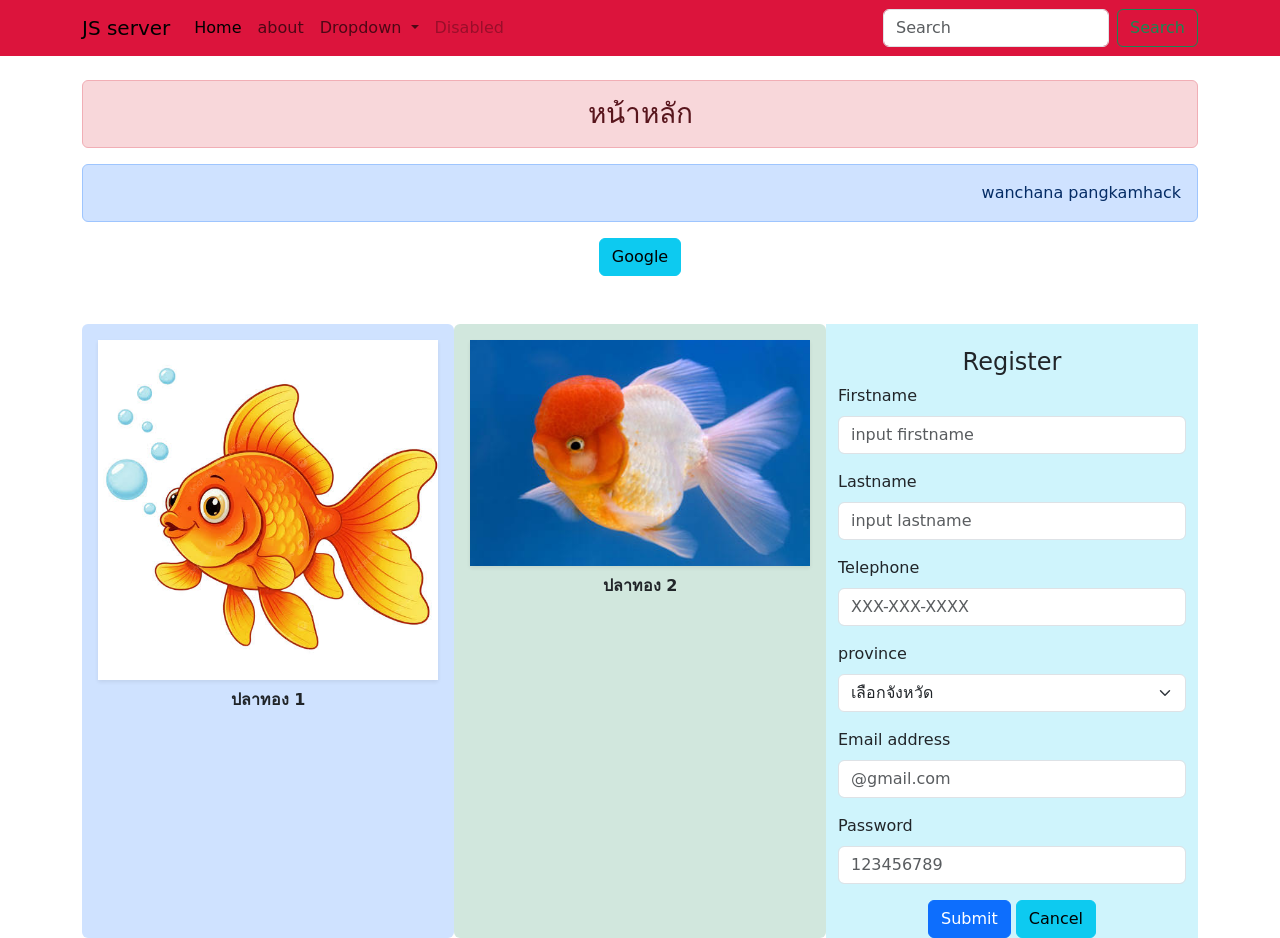
==== web_bootstrap/index.html @ 3f09bd1e "Initial commit" ====
<!DOCTYPE html>
<html lang="en">
<head>
    <meta charset="UTF-8">
    <meta name="viewport" content="width=device-width, initial-scale=1.0">
    <title>Index</title>
    <link href="css/bootstrap.min.css" rel="stylesheet" integrity="sha384-sRIl4kxILFvY47J16cr9ZwB07vP4J8+LH7qKQnuqkuIAvNWLzeN8tE5YBujZqJLB" crossorigin="anonymous">
    <link rel="stylesheet" href="img.css">
    <link rel="stylesheet" href="background.css">
</head>
<body> 
    <!-- Menu-->
    <div id="menu-container"></div>

    <!--background -->
    <div class="animated-bg">
        <div class="blob blob1"></div>
        <div class="blob blob2"></div>
        <div class="blob blob3"></div>

        <div class="container"></div>

    <div class="container">
        <!-- Content here -->
        <div class="text-center mb-4">
        <h3 class="alert alert-danger mt-4">หน้าหลัก</h3>        
        <div class="alert alert-primary text-end" role="alert">
            wanchana pangkamhack
        </div>
        <div class="text-center mb-6">
            <a class="btn btn-info" href="http://www.google.com/">Google</a>
        </div>             
      </div>
      <br>

        <!-- แบ่งคอลัมด้วย Grid system -->
        <div class="container text-center">
            <div class="row">
                <div class="col-sm-4 bg-primary-subtle p-3 rounded"> 
                    <img src="ปลาทองimages.jpg" class="img-fluid same-img shadow-sm" alt="ปลาทอง1">
                    <p class="mt-2 fw-bold">ปลาทอง 1</p>
                </div>
                <div class="col-sm-4 bg-success-subtle p-3 rounded">
                    <img src="ปลาทองv1images.jpg" class="img-fluid same-img shadow-sm" alt="ปลาทอง2">
                    <p class="mt-2 fw-bold">ปลาทอง 2</p>
                </div>
              <div class="col-sm-4   bg-info-subtle">
                <h4 class="mt-4">Register</h3>
                <form class="text-start">
                    <div class="mb-3">
                        <label for="exampleInputEmail1" class="form-label">Firstname</label>
                        <input type="firstname" class="form-control" id="firstname" required placeholder="input firstname">
                      </div>
                      <div class="mb-3">
                        <label for="exampleInputEmail1" class="form-label">Lastname</label>
                        <input type="lastname" class="form-control" id="lastname" required placeholder="input lastname">
                      </div>
                    <div class="mb-3">
                      <label for="exampleInputEmail1" class="form-label">Telephone</label>
                      <input type="number" class="form-control" id="phone" required placeholder="XXX-XXX-XXXX">
                    </div>
                    <div class="mb-3">
                        <label class="form-label">province</label>
                        <select class="form-select" id="province">
                            <option selected>เลือกจังหวัด</option>
                            <option value="1">ชลบุรี</option>
                            <option value="2">ระยอง</option>
                            <option value="3">เชียงใหม่</option>
                          </select>
                    </div>
                    <div class="mb-3">
                        <label for="exampleInputEmail1" class="form-label">Email address</label>
                        <input type="email" class="form-control" id="e-mail" required placeholder="@gmail.com">
                      </div>
                    <div class="mb-3">
                      <label for="exampleInputPassword1" class="form-label">Password</label>
                      <input type="password" class="form-control" id="pw" required placeholder="123456789">
                    </div>
                    <div class="text-center">
                        <button type="submit" class="btn btn-primary">Submit</button>
                        <button type="reset" class="btn btn-info">Cancel</button>
                    </div>
                  </form>
              </div>
            </div>
          </div>

    </div>
</body>
</html>

<script src="js/bootstrap.bundle.min.js"></script>
<script src="js/menu.js"></script>
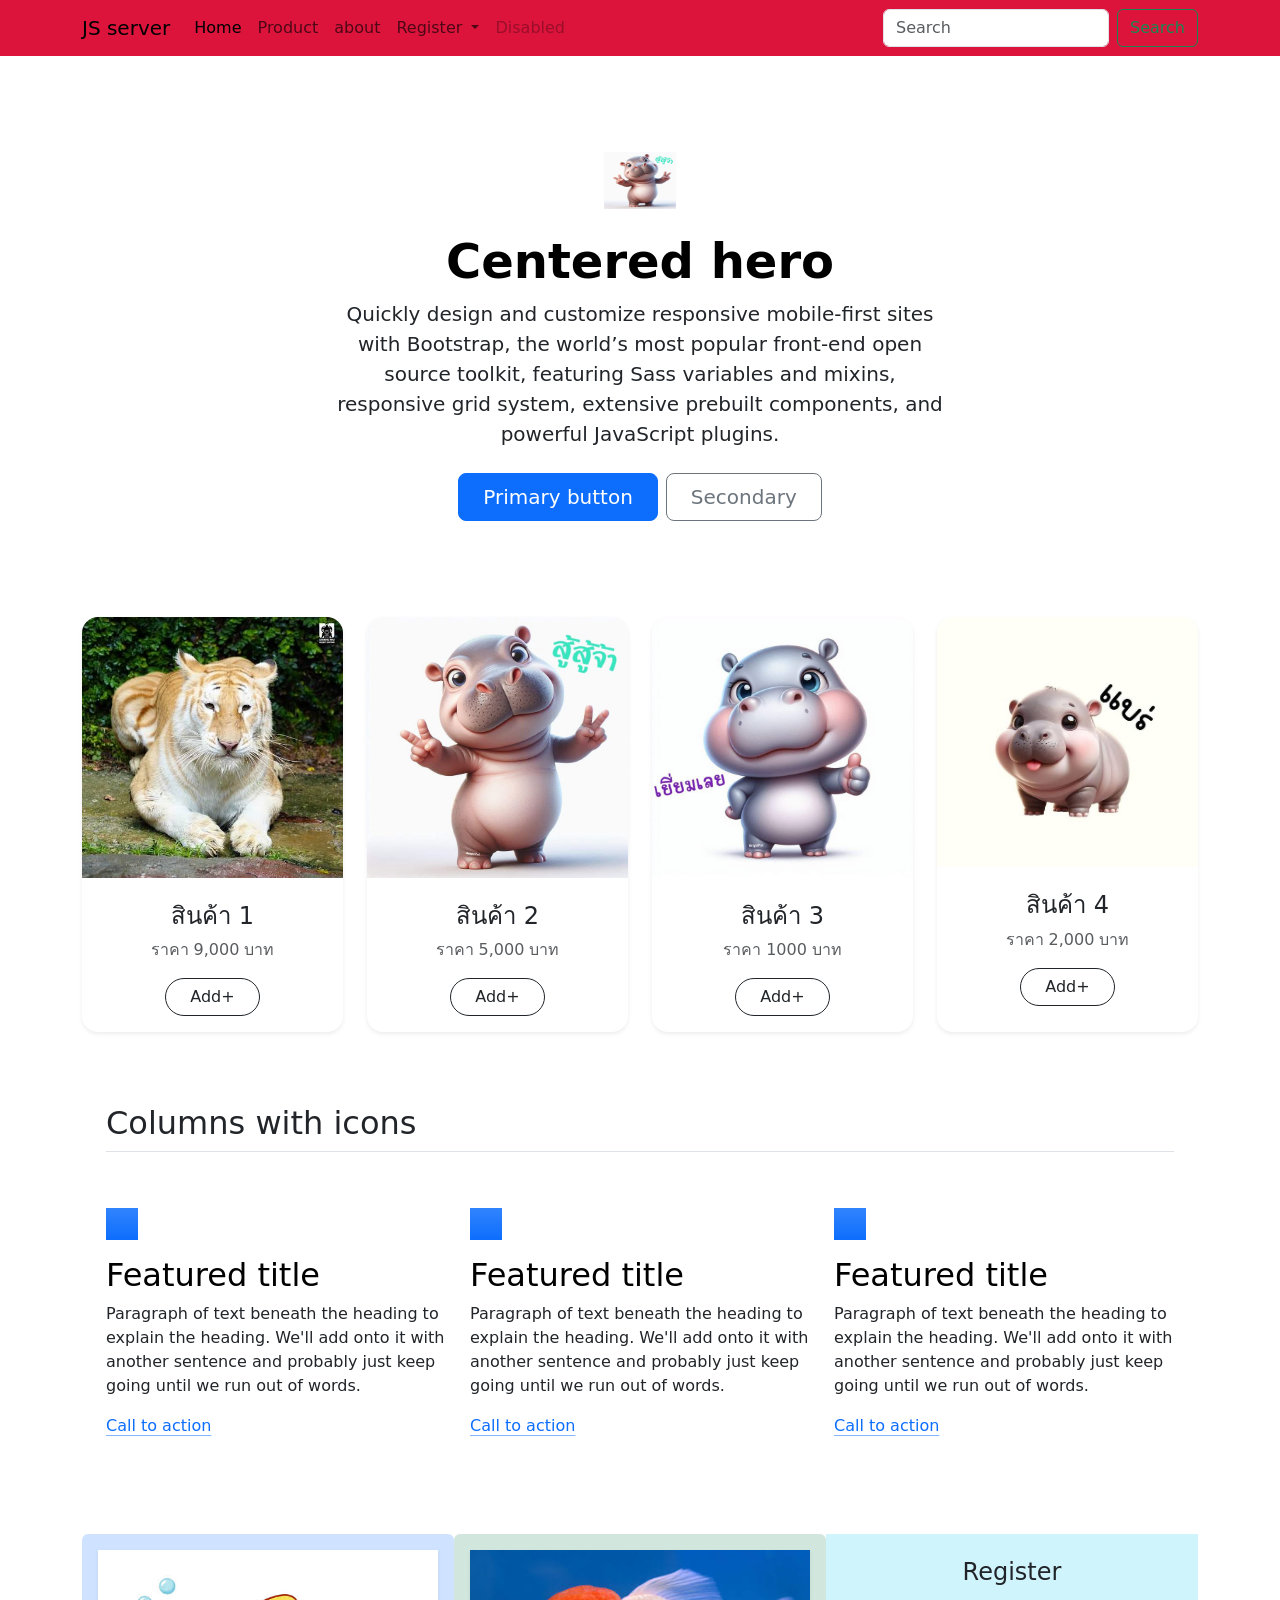
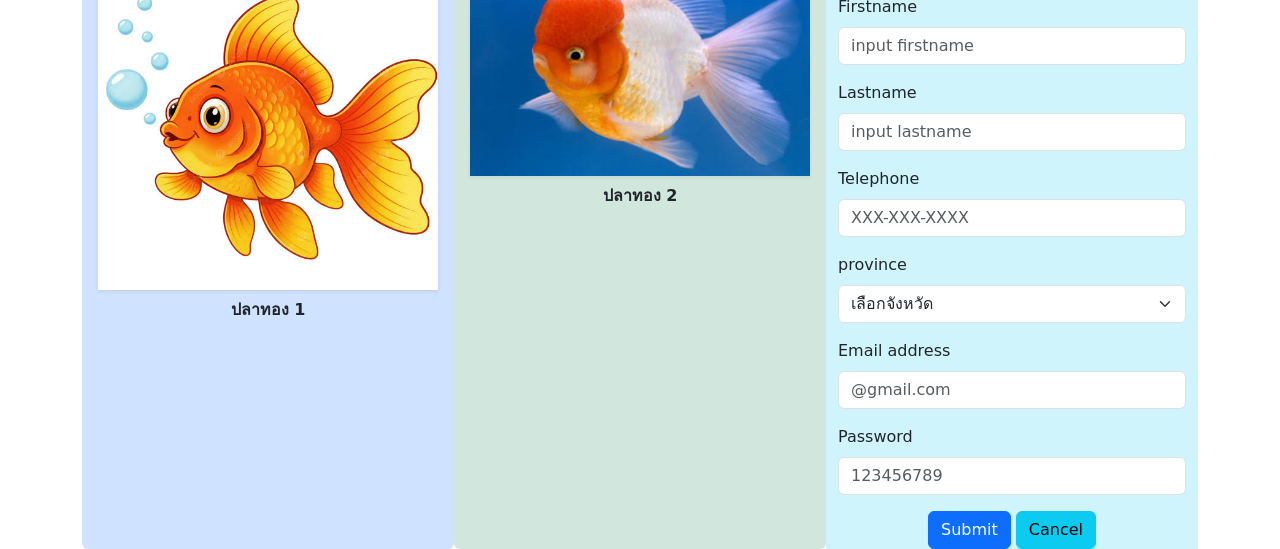
==== commit fd5470b7: "update v1" ====
--- a/web_bootstrap/index.html
+++ b/web_bootstrap/index.html
@@ -1,93 +1,184 @@
 <!DOCTYPE html>
 <html lang="en">
+
 <head>
-    <meta charset="UTF-8">
-    <meta name="viewport" content="width=device-width, initial-scale=1.0">
-    <title>Index</title>
-    <link href="css/bootstrap.min.css" rel="stylesheet" integrity="sha384-sRIl4kxILFvY47J16cr9ZwB07vP4J8+LH7qKQnuqkuIAvNWLzeN8tE5YBujZqJLB" crossorigin="anonymous">
-    <link rel="stylesheet" href="img.css">
-    <link rel="stylesheet" href="background.css">
+  <meta charset="UTF-8">
+  <meta name="viewport" content="width=device-width, initial-scale=1.0">
+  <title>Index</title>
+  <link href="css/bootstrap.min.css" rel="stylesheet"
+    integrity="sha384-sRIl4kxILFvY47J16cr9ZwB07vP4J8+LH7qKQnuqkuIAvNWLzeN8tE5YBujZqJLB" crossorigin="anonymous">
+  <link rel="stylesheet" href="img.css">
+  <link rel="stylesheet" href="background.css">
 </head>
-<body> 
-    <!-- Menu-->
-    <div id="menu-container"></div>
 
-    <!--background -->
-    <div class="animated-bg">
-        <div class="blob blob1"></div>
-        <div class="blob blob2"></div>
-        <div class="blob blob3"></div>
+<body>
+  <!-- Menu-->
+  <div id="menu-container"></div>
 
-        <div class="container"></div>
+  <!--background -->
+  <div class="px-4 py-5 my-5 text-center"> <img class="d-block mx-auto mb-4" src="หมูเด้ง.jpg" alt="" width="72"
+      height="57">
+    <h1 class="display-5 fw-bold text-body-emphasis">Centered hero</h1>
+    <div class="col-lg-6 mx-auto">
+      <p class="lead mb-4">Quickly design and customize responsive mobile-first sites with Bootstrap, the world’s most
+        popular front-end open source toolkit, featuring Sass variables and mixins, responsive grid system, extensive
+        prebuilt components, and powerful JavaScript plugins.</p>
+      <div class="d-grid gap-2 d-sm-flex justify-content-sm-center"> <button type="button"
+          class="btn btn-primary btn-lg px-4 gap-3">Primary button</button> <button type="button"
+          class="btn btn-outline-secondary btn-lg px-4">Secondary</button> </div>
+    </div>
+  </div>
+  <div class="animated-bg">
+    <div class="blob blob1"></div>
+    <div class="blob blob2"></div>
+    <div class="blob blob3"></div>
+
+    <div class="container"></div>
 
     <div class="container">
-        <!-- Content here -->
-        <div class="text-center mb-4">
-        <h3 class="alert alert-danger mt-4">หน้าหลัก</h3>        
-        <div class="alert alert-primary text-end" role="alert">
-            wanchana pangkamhack
-        </div>
-        <div class="text-center mb-6">
-            <a class="btn btn-info" href="http://www.google.com/">Google</a>
-        </div>             
-      </div>
-      <br>
+      <!-- Content here -->
+      <div class="text-center mb-4">
+        <div class="row g-4">
 
-        <!-- แบ่งคอลัมด้วย Grid system -->
-        <div class="container text-center">
-            <div class="row">
-                <div class="col-sm-4 bg-primary-subtle p-3 rounded"> 
-                    <img src="ปลาทองimages.jpg" class="img-fluid same-img shadow-sm" alt="ปลาทอง1">
-                    <p class="mt-2 fw-bold">ปลาทอง 1</p>
-                </div>
-                <div class="col-sm-4 bg-success-subtle p-3 rounded">
-                    <img src="ปลาทองv1images.jpg" class="img-fluid same-img shadow-sm" alt="ปลาทอง2">
-                    <p class="mt-2 fw-bold">ปลาทอง 2</p>
-                </div>
-              <div class="col-sm-4   bg-info-subtle">
-                <h4 class="mt-4">Register</h3>
-                <form class="text-start">
-                    <div class="mb-3">
-                        <label for="exampleInputEmail1" class="form-label">Firstname</label>
-                        <input type="firstname" class="form-control" id="firstname" required placeholder="input firstname">
-                      </div>
-                      <div class="mb-3">
-                        <label for="exampleInputEmail1" class="form-label">Lastname</label>
-                        <input type="lastname" class="form-control" id="lastname" required placeholder="input lastname">
-                      </div>
-                    <div class="mb-3">
-                      <label for="exampleInputEmail1" class="form-label">Telephone</label>
-                      <input type="number" class="form-control" id="phone" required placeholder="XXX-XXX-XXXX">
-                    </div>
-                    <div class="mb-3">
-                        <label class="form-label">province</label>
-                        <select class="form-select" id="province">
-                            <option selected>เลือกจังหวัด</option>
-                            <option value="1">ชลบุรี</option>
-                            <option value="2">ระยอง</option>
-                            <option value="3">เชียงใหม่</option>
-                          </select>
-                    </div>
-                    <div class="mb-3">
-                        <label for="exampleInputEmail1" class="form-label">Email address</label>
-                        <input type="email" class="form-control" id="e-mail" required placeholder="@gmail.com">
-                      </div>
-                    <div class="mb-3">
-                      <label for="exampleInputPassword1" class="form-label">Password</label>
-                      <input type="password" class="form-control" id="pw" required placeholder="123456789">
-                    </div>
-                    <div class="text-center">
-                        <button type="submit" class="btn btn-primary">Submit</button>
-                        <button type="reset" class="btn btn-info">Cancel</button>
-                    </div>
-                  </form>
+          <!-- สินค้า 1 -->
+          <div class="col-sm-6 col-md-3">
+            <div class="card h-100 shadow-sm border-0 rounded-4 overflow-hidden">
+
+              <img src="น้องเอวา.jpg" alt="Image 1" class="img-fluid same-img">
+
+              <div class="card-body text-center">
+                <h4 class="card-title mt-2">สินค้า 1</h4>
+                <p class="text-muted">ราคา 9,000 บาท</p>
+
+                <a href="#" class="btn btn-outline-dark rounded-pill px-4"> <span class="bi bi-shop"></span>
+                  Add+
+                </a>
               </div>
+
             </div>
           </div>
 
+          <!-- สินค้า 2 -->
+          <div class="col-sm-6 col-md-3">
+            <div class="card h-100 shadow-sm border-0 rounded-4 overflow-hidden">
+
+              <img src="หมูเด้ง.jpg" alt="Image 2" class="img-fluid same-img">
+
+              <div class="card-body text-center">
+                <h4 class="card-title mt-2">สินค้า 2</h4>
+                <p class="text-muted">ราคา 5,000 บาท</p>
+
+                <a href="#" class="btn btn-outline-dark rounded-pill px-4"> <span class="bi bi-shop"></span>
+                  Add+
+                </a>
+              </div>
+
+            </div>
+          </div>
+
+          <!-- สินค้า 3 -->
+          <div class="col-sm-6 col-md-3">
+            <div class="card h-100 shadow-sm border-0 rounded-4 overflow-hidden">
+
+              <img src="หมูเด้ง2.jpg" alt="Image 3" class="img-fluid same-img">
+
+              <div class="card-body text-center">
+                <h4 class="card-title mt-2">สินค้า 3</h4>
+                <p class="text-muted">ราคา 1000 บาท</p>
+
+                <a href="#" class="btn btn-outline-dark rounded-pill px-4"> <span class="bi bi-shop"></span>
+                  Add+
+                </a>
+              </div>
+
+            </div>
+          </div>
+
+          <!-- สินค้า 4 -->
+          <div class="col-sm-6 col-md-3">
+            <div class="card h-100 shadow-sm border-0 rounded-4 overflow-hidden">
+
+              <img src="หมูเด้ง3.jpg" alt="Image 4" class="img-fluid same-img">
+
+              <div class="card-body text-center">
+                <h4 class="card-title mt-2">สินค้า 4</h4>
+                <p class="text-muted">ราคา 2,000 บาท</p>
+
+                <a href="#" class="btn btn-outline-dark rounded-pill px-4"> <span class="bi bi-shop"></span>
+                  Add+
+                </a>
+              </div>
+
+            </div>
+          </div>
+
+        </div>
+
+      </div>
+<div class="container px-4 py-5" id="featured-3"> <h2 class="pb-2 border-bottom">Columns with icons</h2> <div class="row g-4 py-5 row-cols-1 row-cols-lg-3"> <div class="feature col"> <div class="feature-icon d-inline-flex align-items-center justify-content-center text-bg-primary bg-gradient fs-2 mb-3"> <svg class="bi" width="1em" height="1em" aria-hidden="true"><use xlink:href="#collection"></use></svg> </div> <h3 class="fs-2 text-body-emphasis">Featured title</h3> <p>Paragraph of text beneath the heading to explain the heading. We'll add onto it with another sentence and probably just keep going until we run out of words.</p> <a href="#" class="icon-link">
+Call to action
+<svg class="bi" aria-hidden="true"><use xlink:href="#chevron-right"></use></svg> </a> </div> <div class="feature col"> <div class="feature-icon d-inline-flex align-items-center justify-content-center text-bg-primary bg-gradient fs-2 mb-3"> <svg class="bi" width="1em" height="1em" aria-hidden="true"><use xlink:href="#people-circle"></use></svg> </div> <h3 class="fs-2 text-body-emphasis">Featured title</h3> <p>Paragraph of text beneath the heading to explain the heading. We'll add onto it with another sentence and probably just keep going until we run out of words.</p> <a href="#" class="icon-link">
+Call to action
+<svg class="bi" aria-hidden="true"><use xlink:href="#chevron-right"></use></svg> </a> </div> <div class="feature col"> <div class="feature-icon d-inline-flex align-items-center justify-content-center text-bg-primary bg-gradient fs-2 mb-3"> <svg class="bi" width="1em" height="1em" aria-hidden="true"><use xlink:href="#toggles2"></use></svg> </div> <h3 class="fs-2 text-body-emphasis">Featured title</h3> <p>Paragraph of text beneath the heading to explain the heading. We'll add onto it with another sentence and probably just keep going until we run out of words.</p> <a href="#" class="icon-link">
+Call to action
+<svg class="bi" aria-hidden="true"><use xlink:href="#chevron-right"></use></svg> </a> </div> </div> 
+</div>
+      <!-- แบ่งคอลัมด้วย Grid system -->
+      <div class="container text-center">
+        <div class="row">
+          <div class="col-sm-4 bg-primary-subtle p-3 rounded">
+            <img src="ปลาทองimages.jpg" class="img-fluid same-img shadow-sm" alt="ปลาทอง1">
+            <p class="mt-2 fw-bold">ปลาทอง 1</p>
+          </div>
+          <div class="col-sm-4 bg-success-subtle p-3 rounded">
+            <img src="ปลาทองv1images.jpg" class="img-fluid same-img shadow-sm" alt="ปลาทอง2">
+            <p class="mt-2 fw-bold">ปลาทอง 2</p>
+          </div>
+          <div class="col-sm-4   bg-info-subtle">
+            <h4 class="mt-4">Register</h3>
+              <form class="text-start">
+                <div class="mb-3">
+                  <label for="exampleInputEmail1" class="form-label">Firstname</label>
+                  <input type="firstname" class="form-control" id="firstname" required placeholder="input firstname">
+                </div>
+                <div class="mb-3">
+                  <label for="exampleInputEmail1" class="form-label">Lastname</label>
+                  <input type="lastname" class="form-control" id="lastname" required placeholder="input lastname">
+                </div>
+                <div class="mb-3">
+                  <label for="exampleInputEmail1" class="form-label">Telephone</label>
+                  <input type="number" class="form-control" id="phone" required placeholder="XXX-XXX-XXXX">
+                </div>
+                <div class="mb-3">
+                  <label class="form-label">province</label>
+                  <select class="form-select" id="province">
+                    <option selected>เลือกจังหวัด</option>
+                    <option value="1">ชลบุรี</option>
+                    <option value="2">ระยอง</option>
+                    <option value="3">เชียงใหม่</option>
+                  </select>
+                </div>
+                <div class="mb-3">
+                  <label for="exampleInputEmail1" class="form-label">Email address</label>
+                  <input type="email" class="form-control" id="e-mail" required placeholder="@gmail.com">
+                </div>
+                <div class="mb-3">
+                  <label for="exampleInputPassword1" class="form-label">Password</label>
+                  <input type="password" class="form-control" id="pw" required placeholder="123456789">
+                </div>
+                <div class="text-center">
+                  <button type="submit" class="btn btn-primary">Submit</button>
+                  <button type="reset" class="btn btn-info">Cancel</button>
+                </div>
+              </form>
+          </div>
+        </div>
+      </div>
+
     </div>
 </body>
+
 </html>
 
 <script src="js/bootstrap.bundle.min.js"></script>
-<script src="js/menu.js"></script>
+<script src="js/menu.js"></script>
